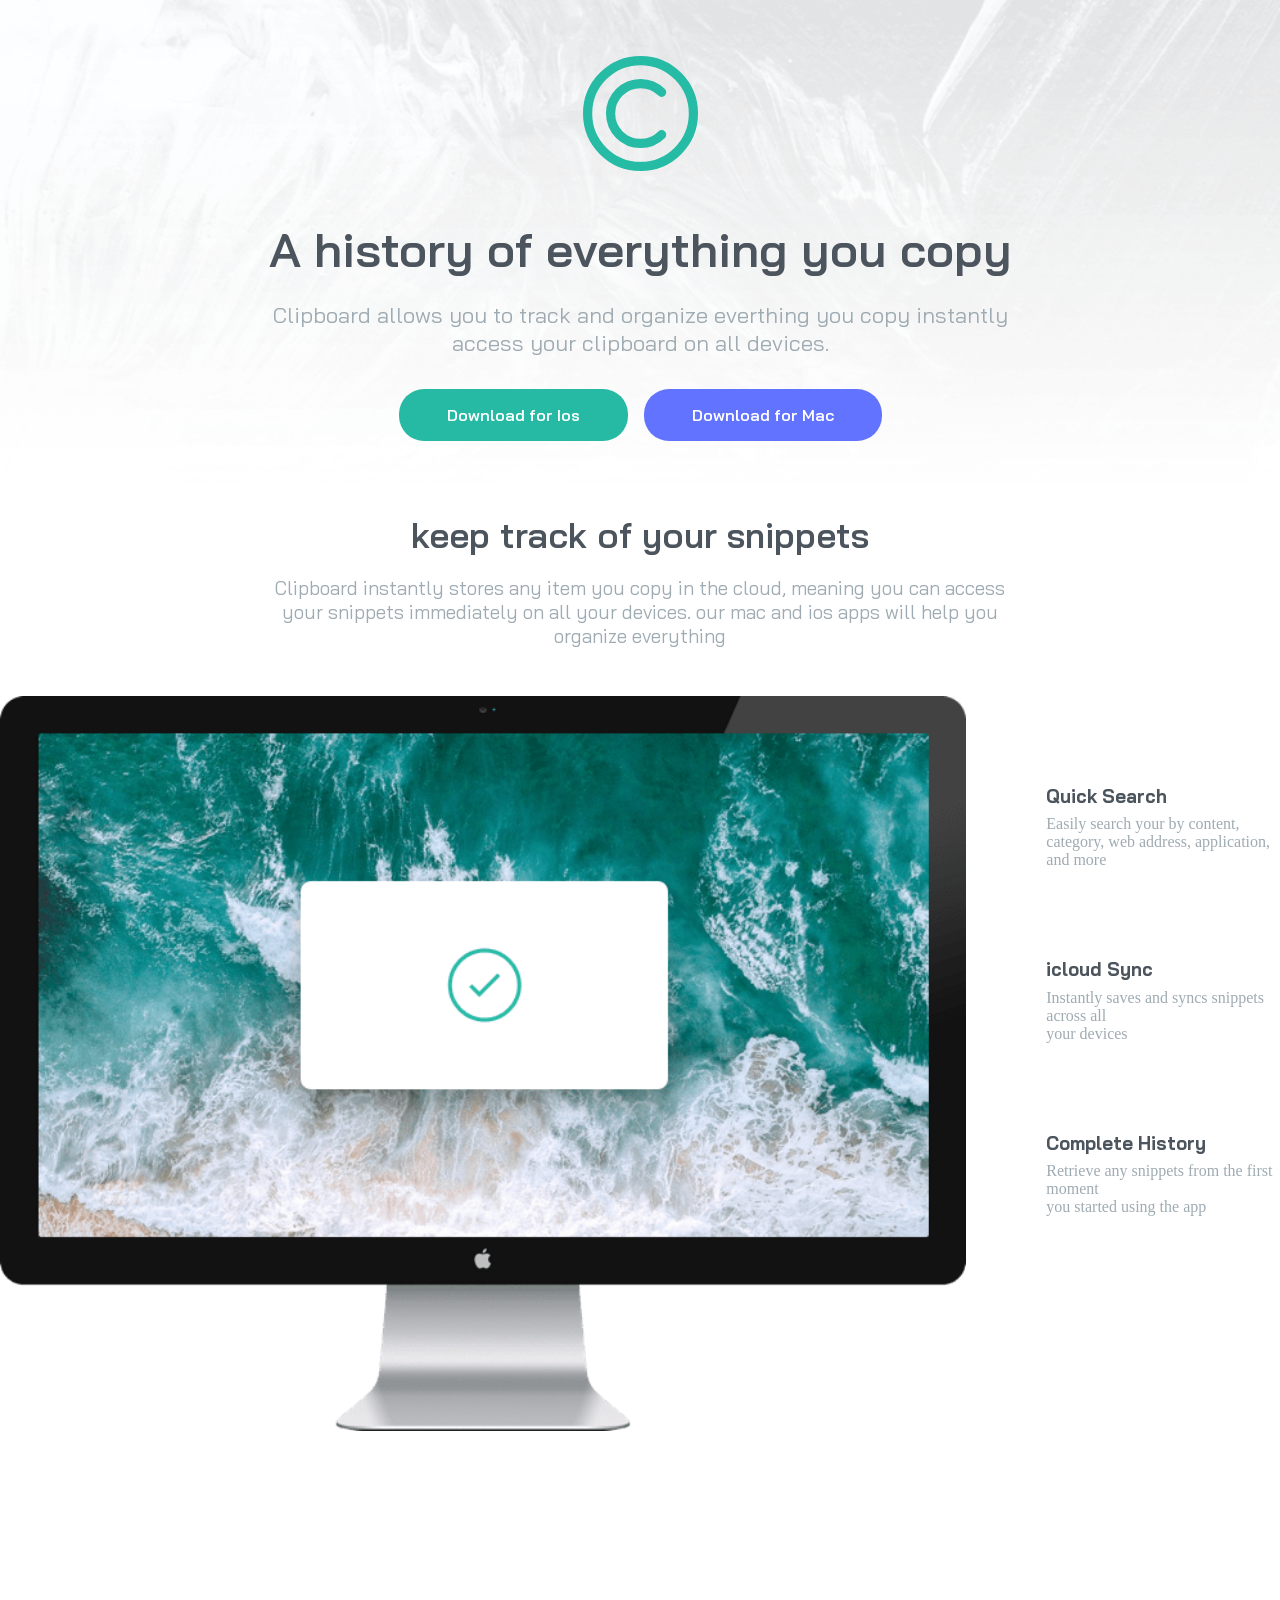
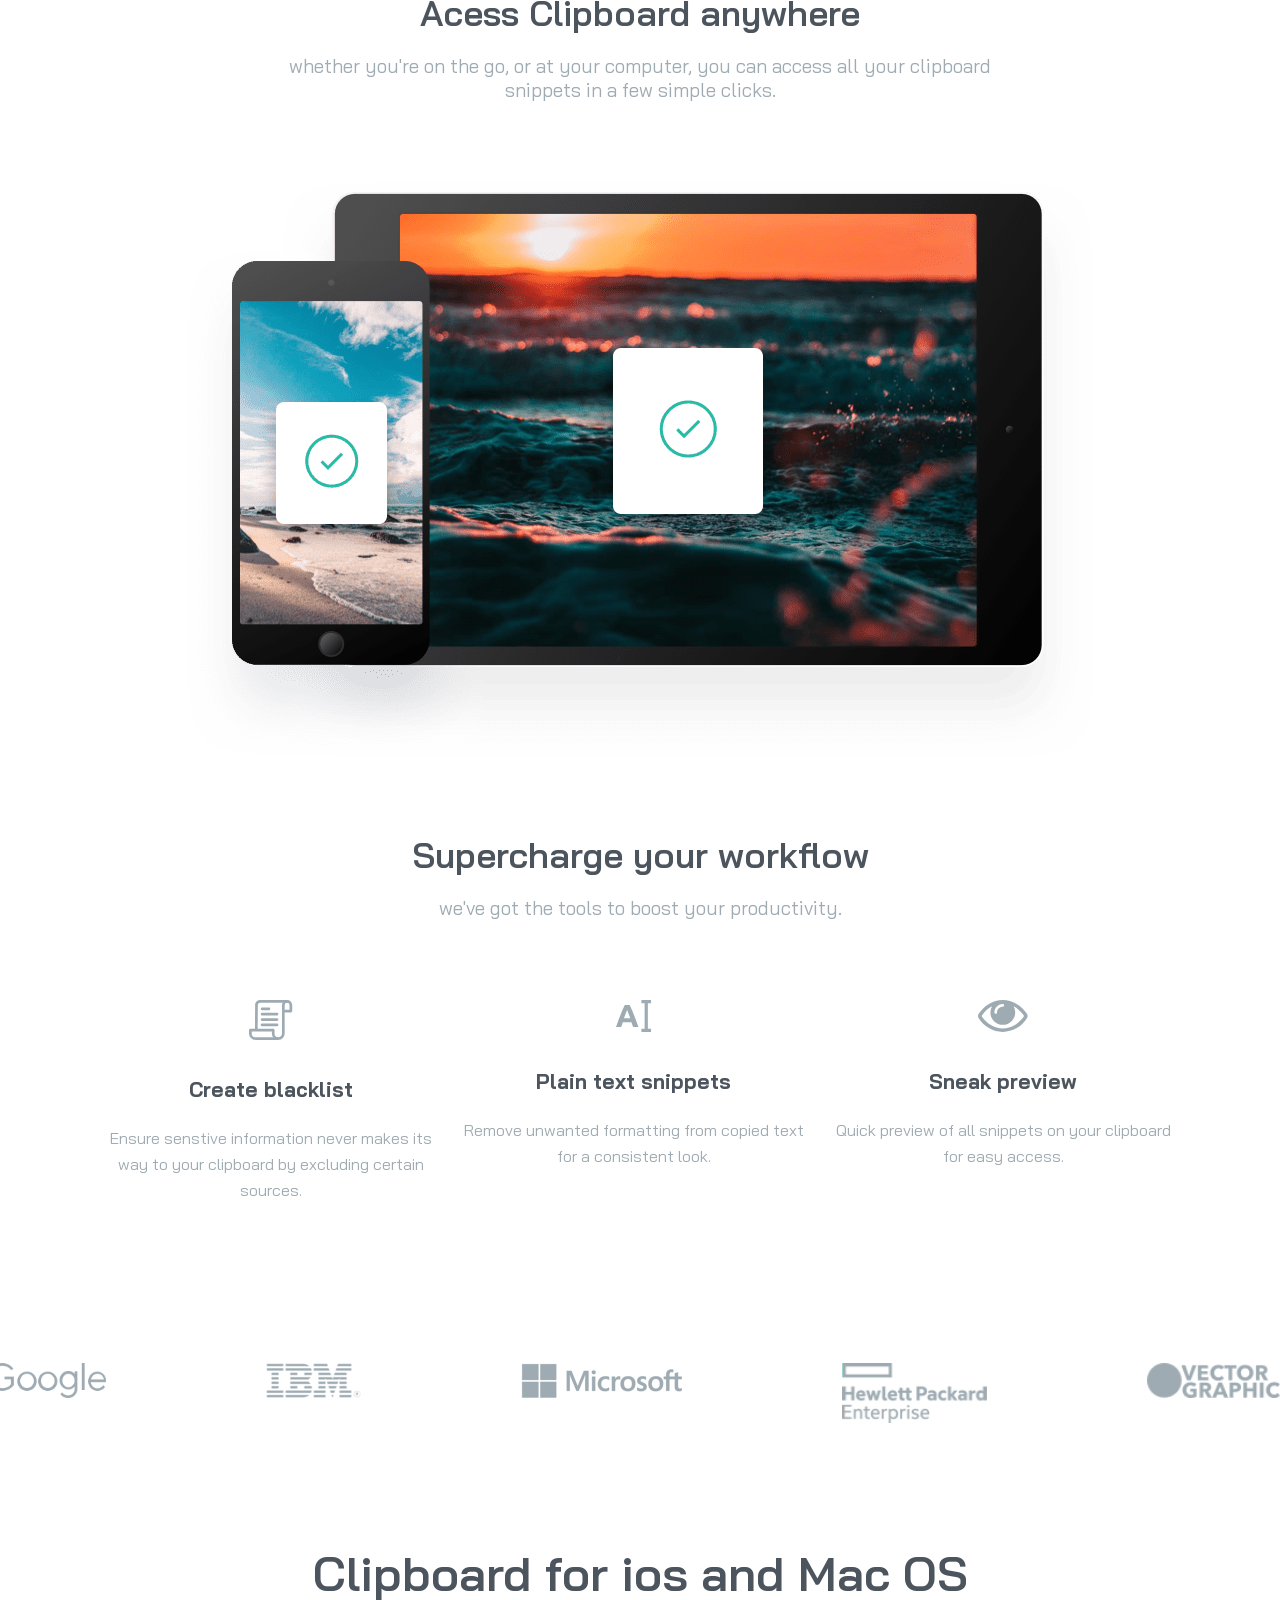
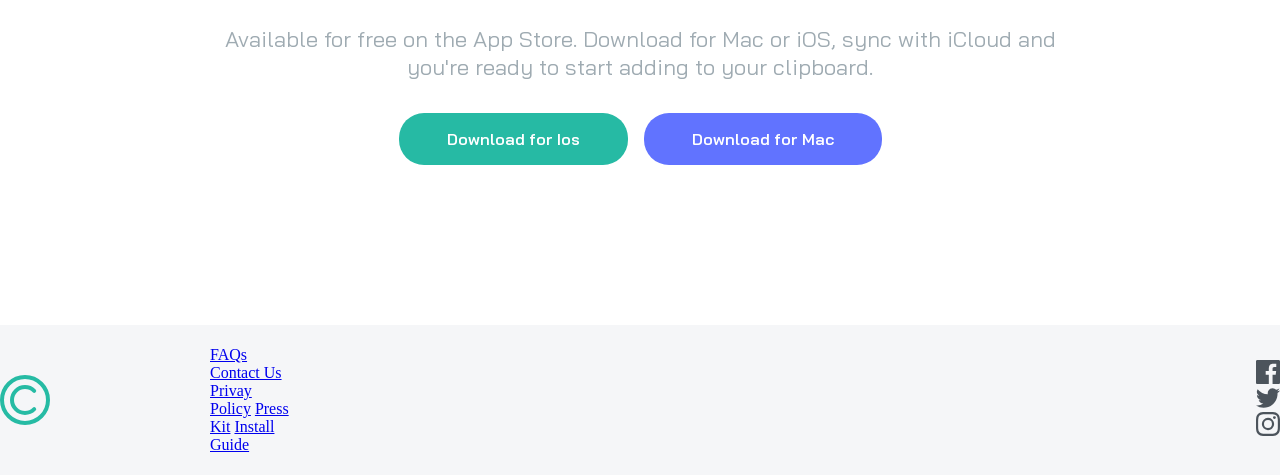
==== project_02/index.html @ 0b12a2bc "uploading project 02" ====
<!DOCTYPE html>
<html lang="en">
<head>
  <meta charset="UTF-8">
  <meta name="viewport" content="width=device-width, initial-scale=1.0">
  <title>Document</title>
  <link rel="stylesheet" href="style.css">
  <link rel="preconnect" href="https://fonts.googleapis.com">
  <link rel="preconnect" href="https://fonts.gstatic.com" crossorigin>
  <link href="https://fonts.googleapis.com/css2?family=Bai+Jamjuree:ital,wght@0,200;0,300;0,400;0,500;0,600;0,700;1,200;1,300;1,400;1,500;1,600;1,700&display=swap" rel="stylesheet">
</head>
<body>
  <div class="header">
    <img class="header-img" src="./images/logo.svg" alt="">
    <p class="header-title">a history of everything you copy</p>
    <p class="header-description">clipboard allows you to track and organize everthing you copy instantly<br>access your clipboard on all devices.</p>
    <div class="header-actions">
      <a class="btn-download-ios" href="#">Download for Ios</a>
      <a class="btn-download-mac" href="#">Download for Mac</a>
    </div>
  </div>

  <div class="features">
    <h3 class="features-title">keep track of your snippets</h3>
    <p class="features-discription">
      clipboard instantly stores any item you copy in the cloud, meaning you can access <br> your snippets immediately on all your devices. our mac and ios apps will help you <br> organize everything
    </p>
    <div class="features-content">
      <img src="./images/image-computer.png" alt="" class="features-img">
      <div class="features-list">

        <div class="list-item">
          <h3 class="feature-name">quick search</h3>
          <p class="feature-description">easily search your by content, <br> category, web address, application, and more</p>
        </div>

        <div class="list-item">
          <h3 class="feature-name">icloud sync</h3>
          <p class="feature-description">instantly saves and syncs snippets across all <br> your devices</p>
        </div>

        <div class="list-item">
          <h3 class="feature-name">complete history</h3>
          <p class="feature-description">retrieve any snippets from the first moment <br> you started using the app</p>
        </div>

      </div>
    </div>
  </div>
  <div class="access">
    <h2 class="access-title">Acess Clipboard anywhere</h2>
    <p class="access-description">whether you're on the go, or at your computer, you can access all your clipboard <br> snippets in a few simple clicks.</p>
    <img src="./images/image-devices.png" alt="" class="access-img">
  </div>

  <div class="workflow">
    <h2 class="workflow-title">Supercharge your workflow</h2>
    <p class="workflow-description">we've got the tools to boost your productivity.</p>
    <div class="cards">
      <div class="card-item">
        <img class="card-logo"  src="./images/icon-blacklist.svg" alt="">
        <h3 class="card-title">Create blacklist</h3>
        <p class="card-description">ensure senstive information never makes its <br> way to your clipboard by excluding certain <br> sources.</p>
      </div>
      <div class="card-item">
        <img class="card-logo" src="./images/icon-text.svg" alt="">
        <h3 class="card-title">Plain text snippets</h3>
        <p class="card-description">remove unwanted formatting from copied text <br> for a consistent look.</p>
      </div>
      <div class="card-item">
        <img class="card-logo" src="./images/icon-preview.svg" alt="">
        <h3 class="card-title">Sneak preview</h3>
        <p class="card-description">quick preview of all snippets on your clipboard <br> for easy access.</p>
      </div>
    </div>
    <div class="workflow-logos">
      <img class="google" src="./images/logo-google.png" alt="">
      <img class="ibm" src="./images/logo-ibm.png" alt="">
      <img class="microsoft" src="./images/logo-microsoft.png" alt="">
      <img class="hp" src="./images/logo-hp.png" alt="">
      <img class="vector" src="./images/logo-vector-graphics.png" alt="">
    </div>
  </div>

  <div class="footer">
  <p class="footer-title">Clipboard for ios and Mac OS</p>
  <p class="footer-description">Available for free on the App Store. Download for Mac or iOS, sync with iCloud and <br> you're ready to start adding to your clipboard.</p>
  <div class="footer-actions">
    <a class="btn-download-ios" href="#">Download for Ios</a>
    <a class="btn-download-mac" href="#">Download for Mac</a>
  </div>
  <div class="footer-nav">
    <img src="./images/logo.svg" alt="" class="footer-logo">
    <div class="nav-items">
      <ul>
        <a href="#">FAQs</a>
        <a href="#">Contact Us</a>
        <a href="#">Privay Policy</a>
        <a href="#">Press Kit</a>
        <a href="#">Install Guide</a>
      </ul>
    </div>
    <div class="footer-social">
      <img src="./images/icon-facebook.svg" alt="">
      <img src="./images/icon-twitter.svg" alt="">
      <img src="./images/icon-instagram.svg" alt="">
    </div>

  </div>
</div>
</body>
</html>
---- project_02/style.css ----
*{
    margin: 0;
    padding: 0;
}
:root{
    --titles-color:hsl(210, 10%, 33%);
    --descriptions-color:hsl(201, 11%, 66%);

}
/* =========================== header ========================= */
.header{
    background-image: url(./images/bg-header-desktop.png);
    background-size:cover;
    display: flex;
    flex-direction: column;
    align-items: center;
    padding:3.5em 5.5em;
}
.header .header-img{
    height: 115px;
}
.header .header-title{
    padding-top: 1em;
    font-size: 3rem;
    font-weight: 600;
    font-family: "Bai Jamjuree", sans-serif;
    color: var(--titles-color);
}
.header .header-title::first-letter{
    text-transform:capitalize ;
}
.header .header-description{
    padding-top: 1em;
    font-family: "Bai Jamjuree", sans-serif;
    font-weight: 400;
    color:var(--descriptions-color);
    font-size: 22px;
    text-align: center;
}
.header .header-description::first-letter{
    text-transform:capitalize ;
}
.header .header-actions{
    padding-top: 2em;
    display: flex;
    align-items: center;
    gap: 1rem;
}
.header .header-actions a{
    text-decoration: none;
    color:white;
    padding: 1em 3em;
    border-radius: 25px;
    font-family: "Bai Jamjuree", sans-serif;
    font-weight: 600;
}

.header .header-actions .btn-download-ios {
    background-color: hsl(171, 66%, 44%);
}
.header .header-actions .btn-download-mac {
    background-color: hsl(233, 100%, 69%);
}
/* =========================== features ========================= */
.features{
    padding-top: 1em;
}
.features .features-title , .features-discription{
    text-align: center;
}
.features .features-title{
    font-family: "Bai Jamjuree", sans-serif;
    font-size: 2.2rem;
    font-weight: 600;
    color:var(--titles-color);
} 
.features .features-discription{
    padding-top:1em ;
    font-family: "Bai Jamjuree", sans-serif;
    color:var(--descriptions-color);
    font-size: 19px;
    
}
.features .features-discription::first-letter{
    text-transform:capitalize;
}
.features .features-content{
    display: flex;
    padding-top: 3em;
    gap: 5rem;
}
.features .features-content .features-img{
    height: 735px;
}
.features .features-content .features-list .list-item{
    padding-top:5.5em ;
}
.features .features-content .features-list .list-item .feature-name{
    text-transform: capitalize;
    font-family: "Bai Jamjuree", sans-serif;
    padding-bottom: .4em;
    color: var(--titles-color)
}
.features .features-content .features-list .list-item .feature-description{
    color:var(--descriptions-color);

}
.features .features-content .features-list .list-item .feature-description::first-letter{
    text-transform:capitalize ;
}
.features .features-content .features-list .list-item:nth-of-type(2) .feature-name::first-letter {
    text-transform: none;
}
/* =========================== access ========================= */

.access{
    padding-top: 10rem;
    text-align: center;
    
}
.access .access-title{
    font-family: "Bai Jamjuree", sans-serif;
    font-size: 2.2rem;
    font-weight: 600;
    color:var(--titles-color);
}
.access .access-description{
    padding-top:1em ;
    font-family: "Bai Jamjuree", sans-serif;
    color:var(--descriptions-color);
    font-size: 19px;
}
.access .access-img{
    padding-top: 5em;
}
/* =========================== workflow ========================= */

.workflow{
    padding-top: 4.5em;
    text-align: center;
}
.workflow .workflow-title{
     font-family: "Bai Jamjuree", sans-serif;
    font-size: 2.2rem;
    font-weight: 600;
    color:var(--titles-color);
}
.workflow .workflow-description{
    padding-top:1em ;
    font-family: "Bai Jamjuree", sans-serif;
    color:var(--descriptions-color);
    font-size: 19px;
}
.workflow .cards{
    padding-top:5em ;
    display: flex;
    justify-content: center;
    gap:2rem;
}
.workflow .cards .card-logo{
    padding-bottom: 2em;
}
.workflow .cards .card-title{
    font-family: "Bai Jamjuree", sans-serif;
    padding-bottom: .4em;
    color: var(--titles-color);
    font-size:1.3rem;
}
.workflow .cards .card-description{
    padding-top:1em ;
    font-family: "Bai Jamjuree", sans-serif;
    color:var(--descriptions-color);
    font-size: 1rem;
    line-height: 1.6;
}
.workflow .cards .card-description::first-letter{
    text-transform: capitalize;
}
.workflow .workflow-logos{
    padding-top: 10em;
    display: flex;
    justify-content: center;
    gap: 10rem;
}
.workflow .workflow-logos img{
    height: 35px;
}
.workflow .workflow-logos .hp{
    height: 60px;
}
/* =========================== footer ========================= */

.footer{
    display: flex;
    flex-direction: column;
    align-items: center;
    padding-top:4.5em;
}

.footer .footer-title{
    padding-top: 1em;
    font-size: 3rem;
    font-weight: 600;
    font-family: "Bai Jamjuree", sans-serif;
    color: var(--titles-color);
}

.footer .footer-description{
    padding-top: 1em;
    font-family: "Bai Jamjuree", sans-serif;
    font-weight: 400;
    color:var(--descriptions-color);
    font-size: 22px;
    text-align: center;
}
.footer .footer-description::first-letter{
    text-transform:capitalize ;
}
.footer .footer-actions{
    padding-top: 2em;
    display: flex;
    align-items: center;
    gap: 1rem;
    padding-bottom: 10rem;
}
.footer .footer-actions a{
    text-decoration: none;
    color:white;
    padding: 1em 3em;
    border-radius: 25px;
    font-family: "Bai Jamjuree", sans-serif;
    font-weight: 600;
}

.footer .footer-actions .btn-download-ios {
    background-color: hsl(171, 66%, 44%);
}
.footer .footer-actions .btn-download-mac {
    background-color: hsl(233, 100%, 69%);
}
.footer .footer-nav{
    display: flex;
    align-items: center;
    background-color:#f5f6f8;
    width:100%;
    height: 150px;
    justify-content: center;
    gap: 35rem;
    position: relative;
}
.footer .footer-nav .footer-logo{
    height: 50px;
}
.footer .footer-nav .nav-items{
    position: relative;
    right:400px;
}
.footer .footer-nav .nav-items{
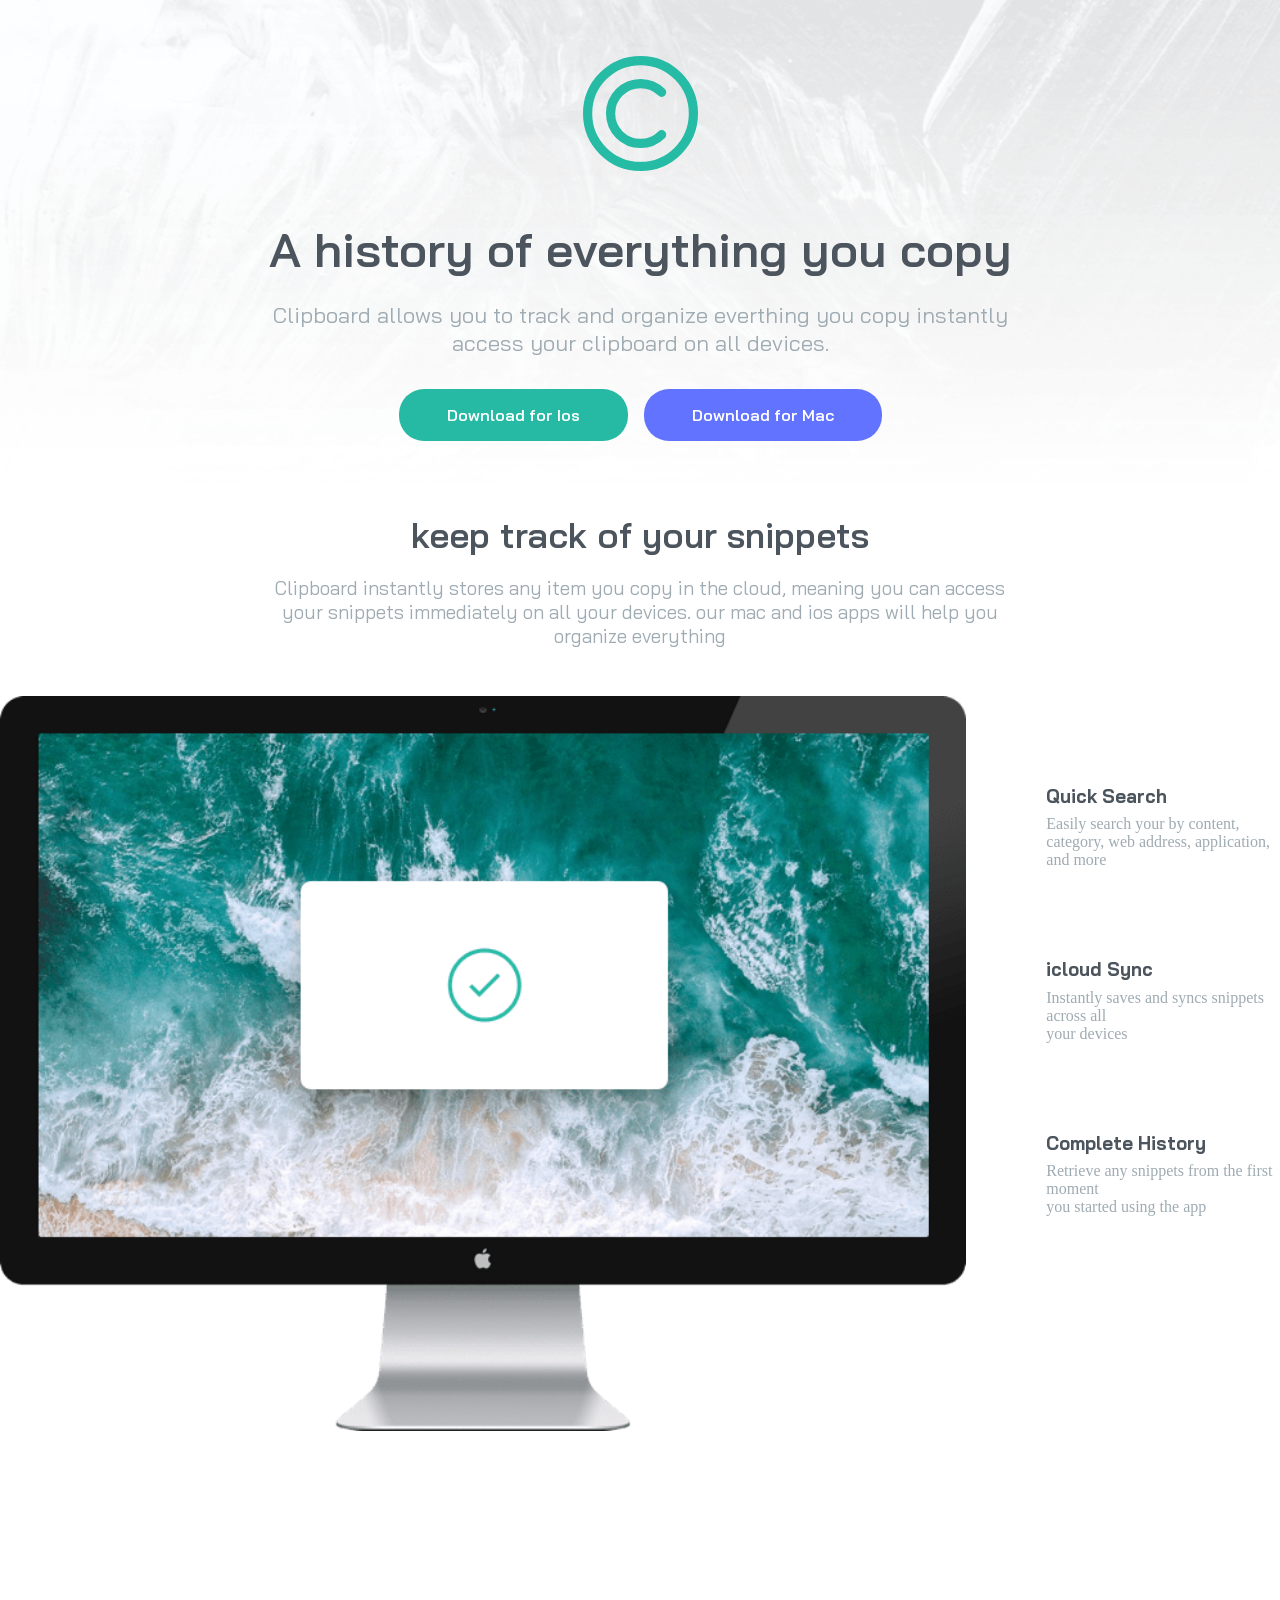
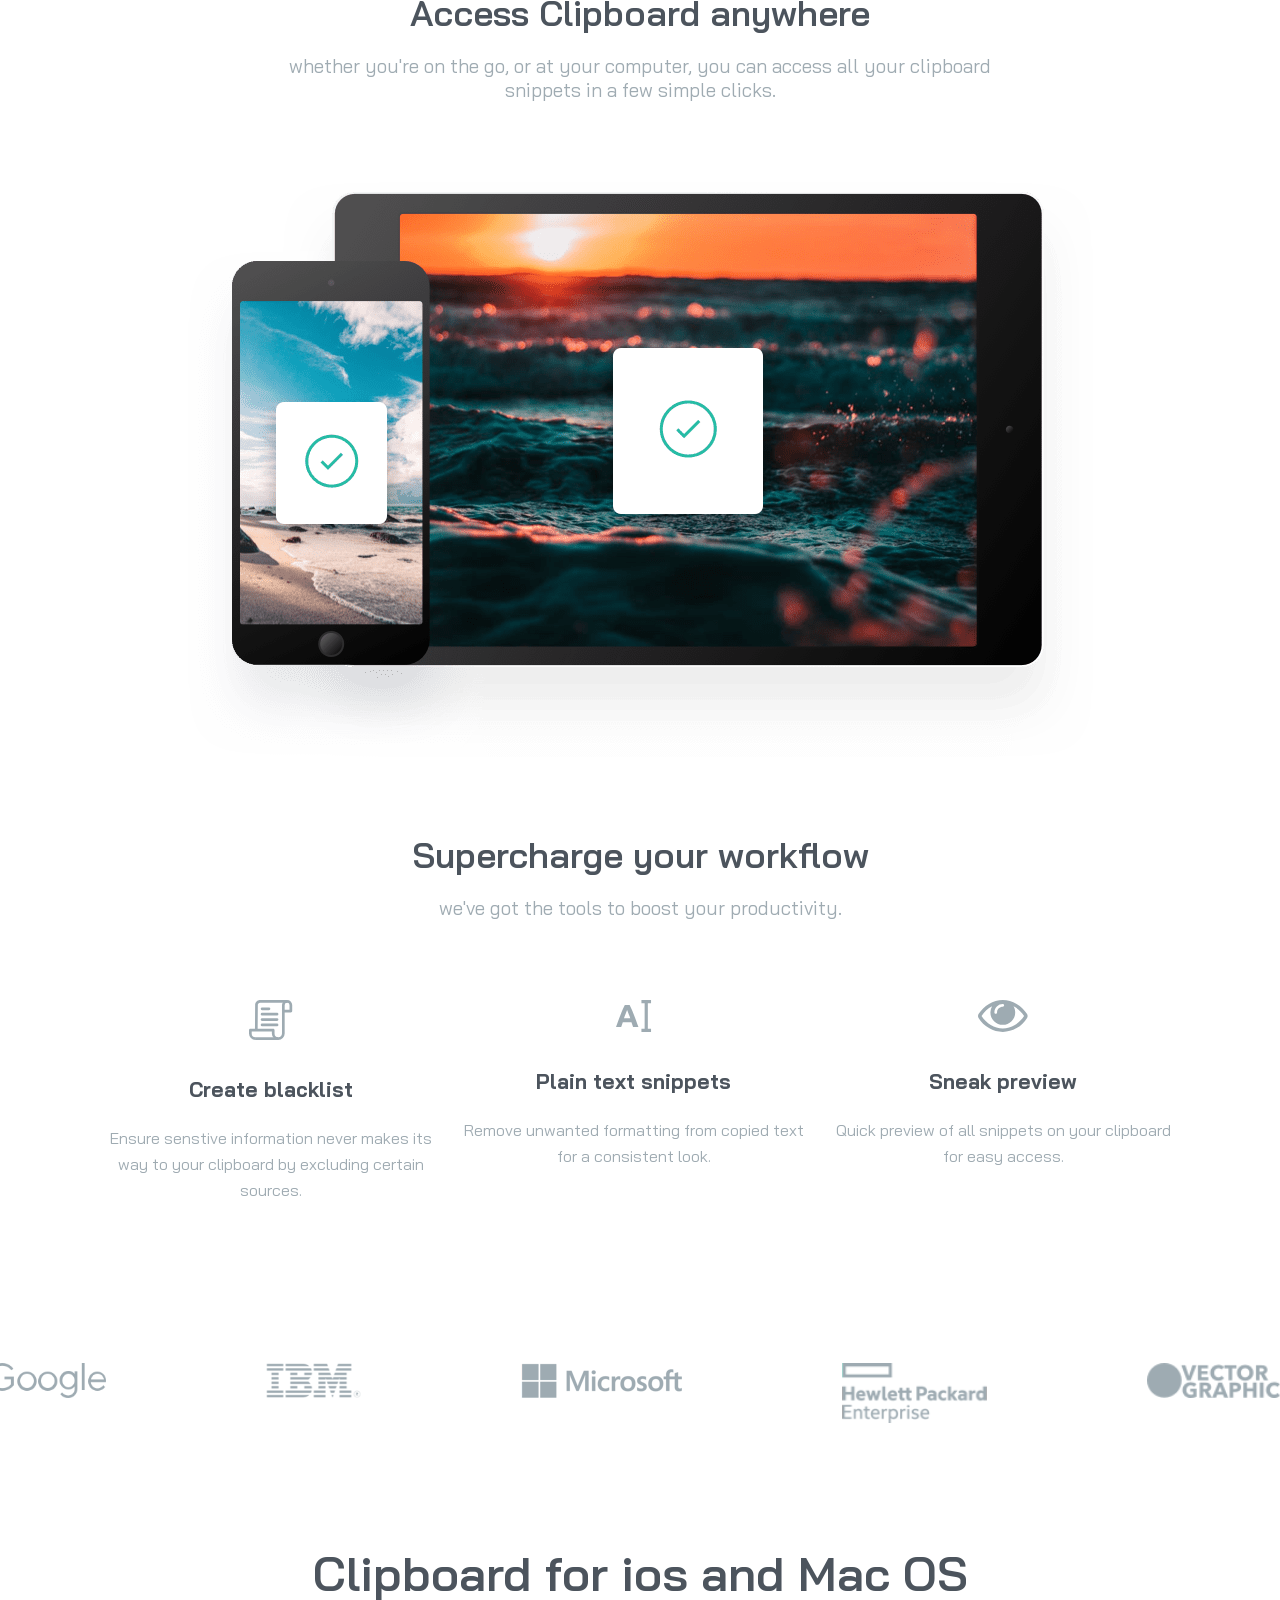
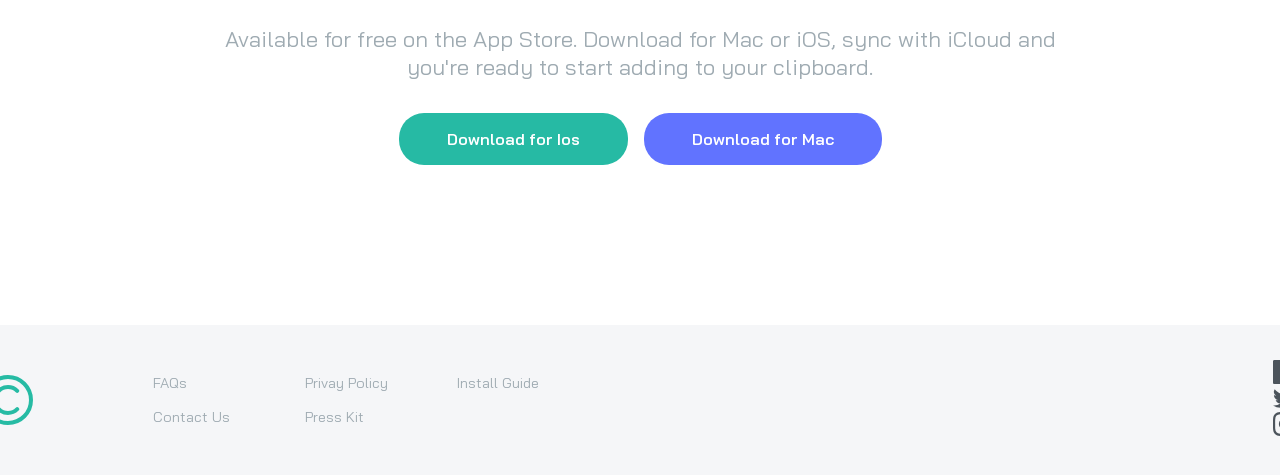
==== commit bf75010e: "finishing desktop preview" ====
--- a/project_02/index.html
+++ b/project_02/index.html
@@ -48,7 +48,7 @@
     </div>
   </div>
   <div class="access">
-    <h2 class="access-title">Acess Clipboard anywhere</h2>
+    <h2 class="access-title">Access Clipboard anywhere</h2>
     <p class="access-description">whether you're on the go, or at your computer, you can access all your clipboard <br> snippets in a few simple clicks.</p>
     <img src="./images/image-devices.png" alt="" class="access-img">
   </div>
@@ -93,11 +93,21 @@
     <img src="./images/logo.svg" alt="" class="footer-logo">
     <div class="nav-items">
       <ul>
-        <a href="#">FAQs</a>
-        <a href="#">Contact Us</a>
-        <a href="#">Privay Policy</a>
-        <a href="#">Press Kit</a>
-        <a href="#">Install Guide</a>
+        <li>
+          <a href="#">FAQs</a>
+        </li>
+        <li>
+          <a href="#">Privay Policy</a>
+        </li>
+        <li>
+          <a href="#">Install Guide</a>
+        </li>
+        <li>
+          <a href="#">Contact Us</a>
+        </li>
+        <li>
+          <a href="#">Press Kit</a>
+        </li>
       </ul>
     </div>
     <div class="footer-social">
--- a/project_02/style.css
+++ b/project_02/style.css
@@ -245,7 +245,7 @@
     width:100%;
     height: 150px;
     justify-content: center;
-    gap: 35rem;
+    gap: 25em;
     position: relative;
 }
 .footer .footer-nav .footer-logo{
@@ -253,6 +253,21 @@
 }
 .footer .footer-nav .nav-items{
     position: relative;
-    right:400px;
-}
-.footer .footer-nav .nav-items{
+    right:280px;
+}
+.footer .footer-nav .nav-items ul{
+    display: grid;
+    grid-template-columns: repeat(3, minmax(120px, auto));
+    gap: 1em 2em; 
+    list-style: none;
+}
+.footer .footer-nav .nav-items ul li a{
+    text-decoration: none;
+    color: var(--descriptions-color);
+    font-family: "Bai Jamjuree", sans-serif;
+    font-size: .9rem;
+}
+.footer .footer-nav .footer-social img{
+    padding-left:1em ;
+}
+
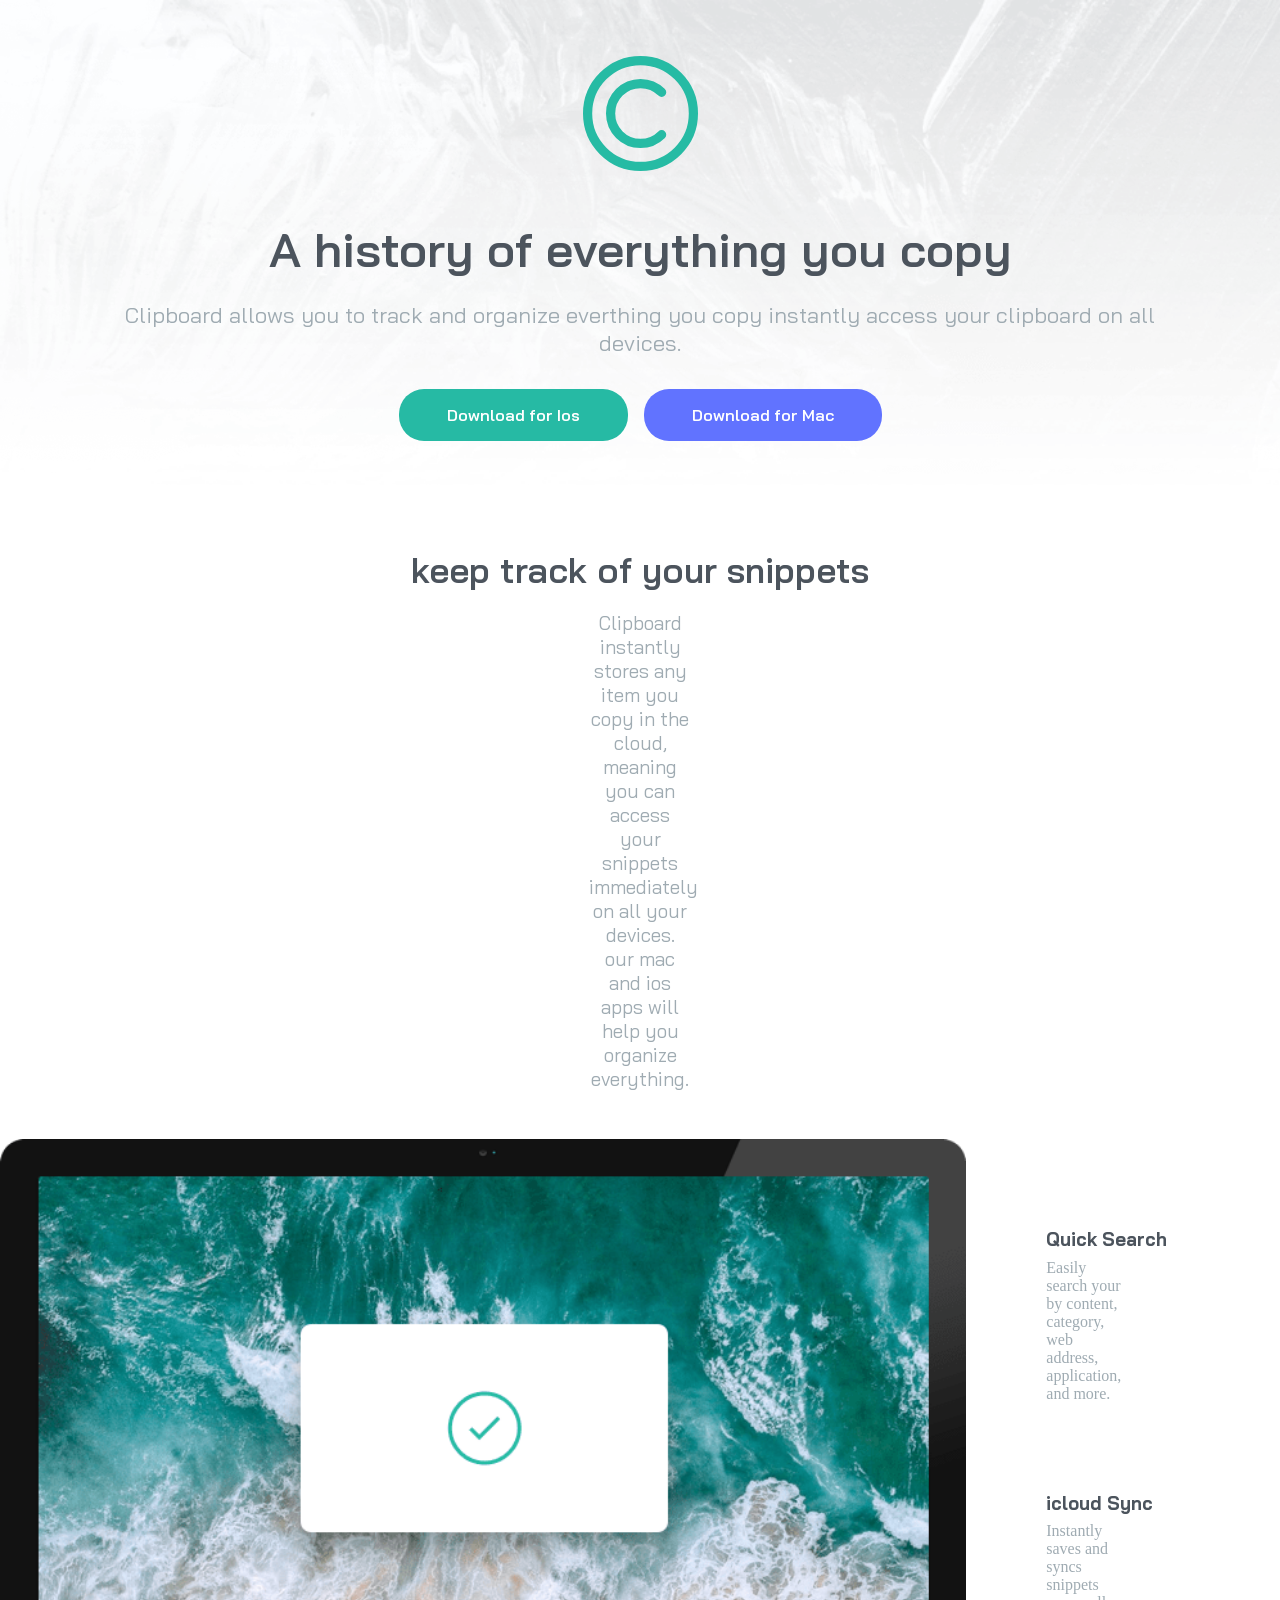
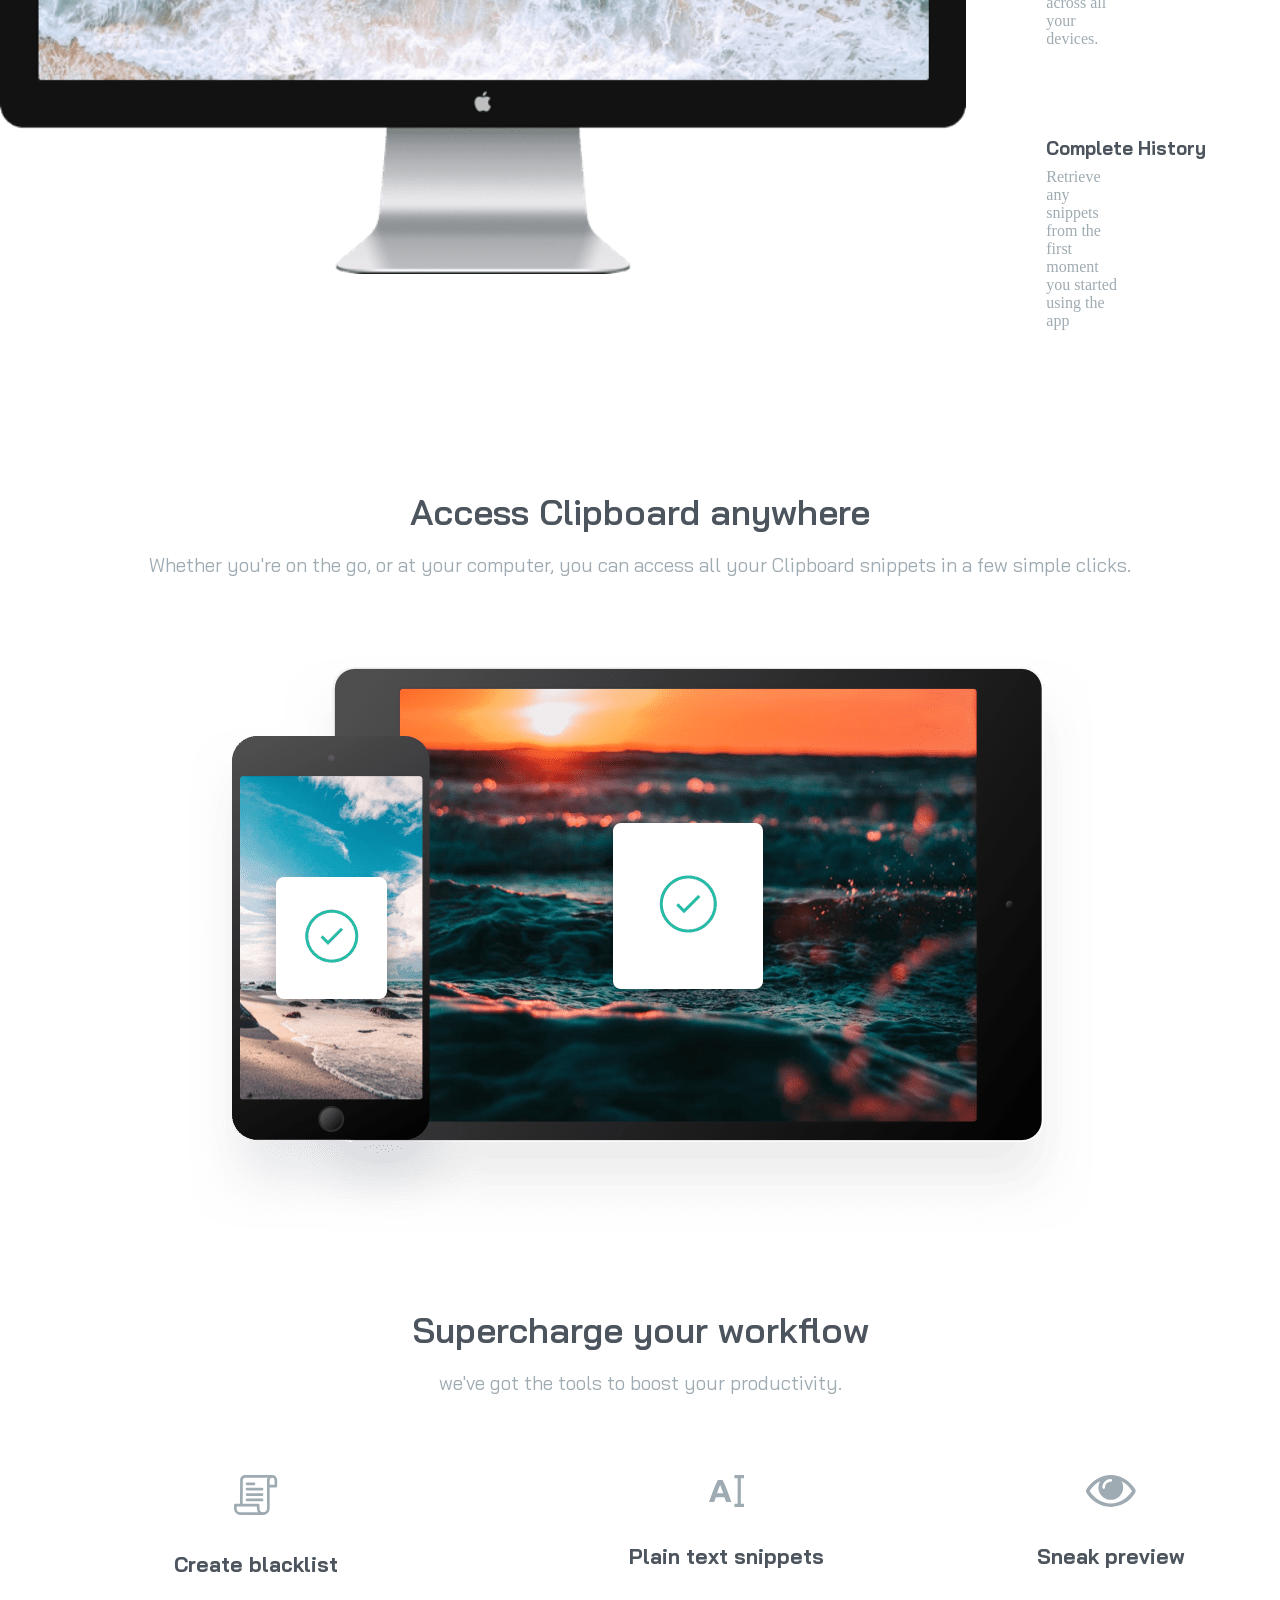
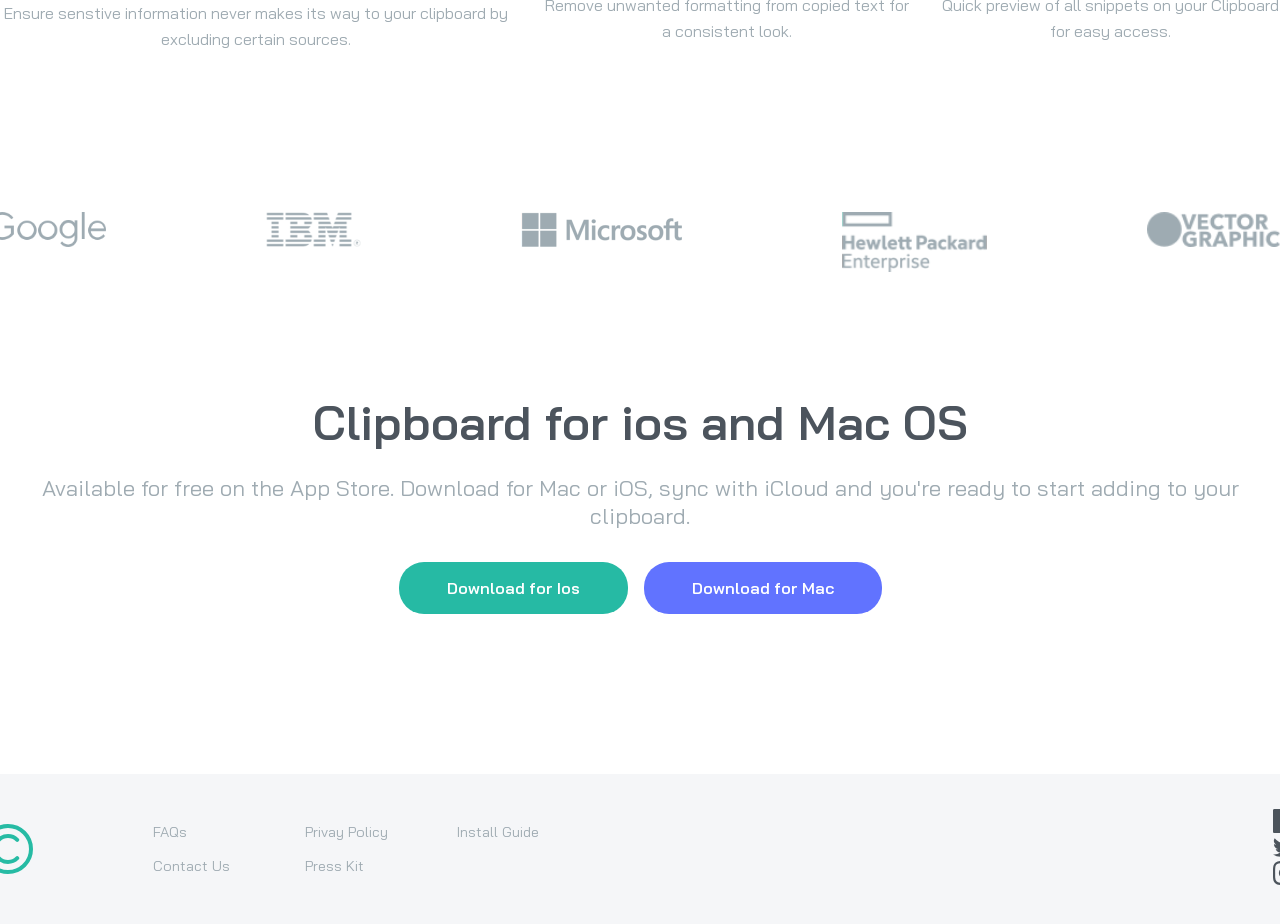
==== commit 50c47f73: "making mobile responsive" ====
--- a/project_02/index.html
+++ b/project_02/index.html
@@ -13,7 +13,7 @@
   <div class="header">
     <img class="header-img" src="./images/logo.svg" alt="">
     <p class="header-title">a history of everything you copy</p>
-    <p class="header-description">clipboard allows you to track and organize everthing you copy instantly<br>access your clipboard on all devices.</p>
+    <p class="header-description">clipboard allows you to track and organize everthing you copy instantly access your clipboard on all devices.</p>
     <div class="header-actions">
       <a class="btn-download-ios" href="#">Download for Ios</a>
       <a class="btn-download-mac" href="#">Download for Mac</a>
@@ -23,7 +23,7 @@
   <div class="features">
     <h3 class="features-title">keep track of your snippets</h3>
     <p class="features-discription">
-      clipboard instantly stores any item you copy in the cloud, meaning you can access <br> your snippets immediately on all your devices. our mac and ios apps will help you <br> organize everything
+      clipboard instantly stores any item you copy in the cloud, meaning you can access your snippets immediately on all your devices. our mac and ios apps will help you organize everything.
     </p>
     <div class="features-content">
       <img src="./images/image-computer.png" alt="" class="features-img">
@@ -31,17 +31,17 @@
 
         <div class="list-item">
           <h3 class="feature-name">quick search</h3>
-          <p class="feature-description">easily search your by content, <br> category, web address, application, and more</p>
+          <p class="feature-description">easily search your by content, category, web address, application, and more.</p>
         </div>
 
         <div class="list-item">
           <h3 class="feature-name">icloud sync</h3>
-          <p class="feature-description">instantly saves and syncs snippets across all <br> your devices</p>
+          <p class="feature-description">instantly saves and syncs snippets across all your devices.</p>
         </div>
 
         <div class="list-item">
           <h3 class="feature-name">complete history</h3>
-          <p class="feature-description">retrieve any snippets from the first moment <br> you started using the app</p>
+          <p class="feature-description">retrieve any snippets from the first moment you started using the app</p>
         </div>
 
       </div>
@@ -49,7 +49,7 @@
   </div>
   <div class="access">
     <h2 class="access-title">Access Clipboard anywhere</h2>
-    <p class="access-description">whether you're on the go, or at your computer, you can access all your clipboard <br> snippets in a few simple clicks.</p>
+    <p class="access-description">Whether you're on the go, or at your computer, you can access all your Clipboard snippets in a few simple clicks.</p>
     <img src="./images/image-devices.png" alt="" class="access-img">
   </div>
 
@@ -60,17 +60,17 @@
       <div class="card-item">
         <img class="card-logo"  src="./images/icon-blacklist.svg" alt="">
         <h3 class="card-title">Create blacklist</h3>
-        <p class="card-description">ensure senstive information never makes its <br> way to your clipboard by excluding certain <br> sources.</p>
+        <p class="card-description">ensure senstive information never makes its way to your clipboard by excluding certain sources.</p>
       </div>
       <div class="card-item">
         <img class="card-logo" src="./images/icon-text.svg" alt="">
         <h3 class="card-title">Plain text snippets</h3>
-        <p class="card-description">remove unwanted formatting from copied text <br> for a consistent look.</p>
+        <p class="card-description">remove unwanted formatting from copied text for a consistent look.</p>
       </div>
       <div class="card-item">
         <img class="card-logo" src="./images/icon-preview.svg" alt="">
         <h3 class="card-title">Sneak preview</h3>
-        <p class="card-description">quick preview of all snippets on your clipboard <br> for easy access.</p>
+        <p class="card-description">quick preview of all snippets on your Clipboard for easy access.</p>
       </div>
     </div>
     <div class="workflow-logos">
@@ -84,7 +84,7 @@
 
   <div class="footer">
   <p class="footer-title">Clipboard for ios and Mac OS</p>
-  <p class="footer-description">Available for free on the App Store. Download for Mac or iOS, sync with iCloud and <br> you're ready to start adding to your clipboard.</p>
+  <p class="footer-description">Available for free on the App Store. Download for Mac or iOS, sync with iCloud and  you're ready to start adding to your clipboard.</p>
   <div class="footer-actions">
     <a class="btn-download-ios" href="#">Download for Ios</a>
     <a class="btn-download-mac" href="#">Download for Mac</a>
--- a/project_02/style.css
+++ b/project_02/style.css
@@ -73,12 +73,14 @@
     font-size: 2.2rem;
     font-weight: 600;
     color:var(--titles-color);
+    padding: 1em 1.8em 0;
 } 
 .features .features-discription{
-    padding-top:1em ;
     font-family: "Bai Jamjuree", sans-serif;
     color:var(--descriptions-color);
     font-size: 19px;
+    padding: 1em 31em 0;
+
     
 }
 .features .features-discription::first-letter{
@@ -103,7 +105,7 @@
 }
 .features .features-content .features-list .list-item .feature-description{
     color:var(--descriptions-color);
-
+    padding-right:35em ;
 }
 .features .features-content .features-list .list-item .feature-description::first-letter{
     text-transform:capitalize ;
@@ -267,7 +269,126 @@
     font-family: "Bai Jamjuree", sans-serif;
     font-size: .9rem;
 }
+.footer .footer-nav .nav-items ul li a:hover{
+    text-decoration: underline;
+}
 .footer .footer-nav .footer-social img{
     padding-left:1em ;
 }
 
+/* ============================================================ */
+/* ==============mobile==================== */
+@media screen and (max-width:440px) {
+    /* ========header======= */
+    .header .header-img{
+        height: 80px;
+    }
+    .header .header-title{
+        font-size: 1.1rem;
+        text-align: center;
+        padding-top: 1.5em;
+    }
+    .header .header-description{
+        font-size: .6rem;
+    }
+    .header .header-actions{
+        flex-direction: column;
+        gap:.5rem;
+    }
+    .header .header-actions a{
+    text-decoration: none;
+    color:white;
+    padding: .7em 3.5em;
+    border-radius: 25px;
+    font-family: "Bai Jamjuree", sans-serif;
+    font-weight: 600;
+    font-size: .7rem;
+    }   
+    /* =========features============ */
+    .features .features-title{
+        font-size: 1.8rem;
+    }
+    .features .features-discription{
+        font-size: 1rem;
+        padding: 1.2em 1.5em;
+    }
+    .features .features-content{
+        flex-direction: column;
+        gap:1rem;
+        align-items: center;
+    }
+    .features .features-content .features-img{
+        height: 250px;
+        width: auto;
+    }
+    .features .features-content .features-list .list-item{
+        text-align: center;
+    }
+    .features .features-content .features-list .list-item .feature-description{
+        padding: 0 1.9em;
+    }
+    .access .access-description{
+        padding: 1em  1.3em 0;
+        font-size: 1rem;
+    }
+    .access .access-img{
+        height: 200px;
+    }
+    /* ===============workflow=============== */
+    .workflow .cards{
+        flex-direction: column;
+    }
+    .workflow .cards .card-description{
+        padding: 1em 1.4em 0;
+        font-size: 1rem;
+    }
+    .workflow .workflow-logos{
+        gap: 6rem;
+        flex-direction: column;
+        padding: 4em 6em 0;
+    }
+    /* ============footer========== */
+    .footer .footer-title{
+        font-size: 1.8rem;
+        text-align: center;
+        padding: 4.5em 1em 0;
+    }
+    .footer .footer-description{
+        font-size: 1rem;
+        padding: 1em 1.7em 0;
+    }
+    .footer .footer-actions{
+        flex-direction: column;
+        gap:.5rem;
+    }
+    .footer .footer-actions a{
+        text-decoration: none;
+        color:white;
+        padding: .7em 3.5em;
+        border-radius: 25px;
+        font-family: "Bai Jamjuree", sans-serif;
+        font-weight: 600;
+        font-size: .7rem;
+    }   
+    .footer .footer-nav{
+        flex-direction: column;
+        gap:1rem;
+        height: auto;
+    }
+    .footer .footer-nav .footer-logo{
+        padding-top:2em ;
+    }
+    .footer .footer-nav .nav-items{
+        right:0;
+    }
+    .footer .footer-nav .nav-items ul{
+        display: flex;
+        flex-direction: column;
+        text-align: center;
+        padding: 2em 0;
+    }
+    .footer .footer-nav .footer-social img{
+        padding-bottom:1.5em ;
+    }
+
+}
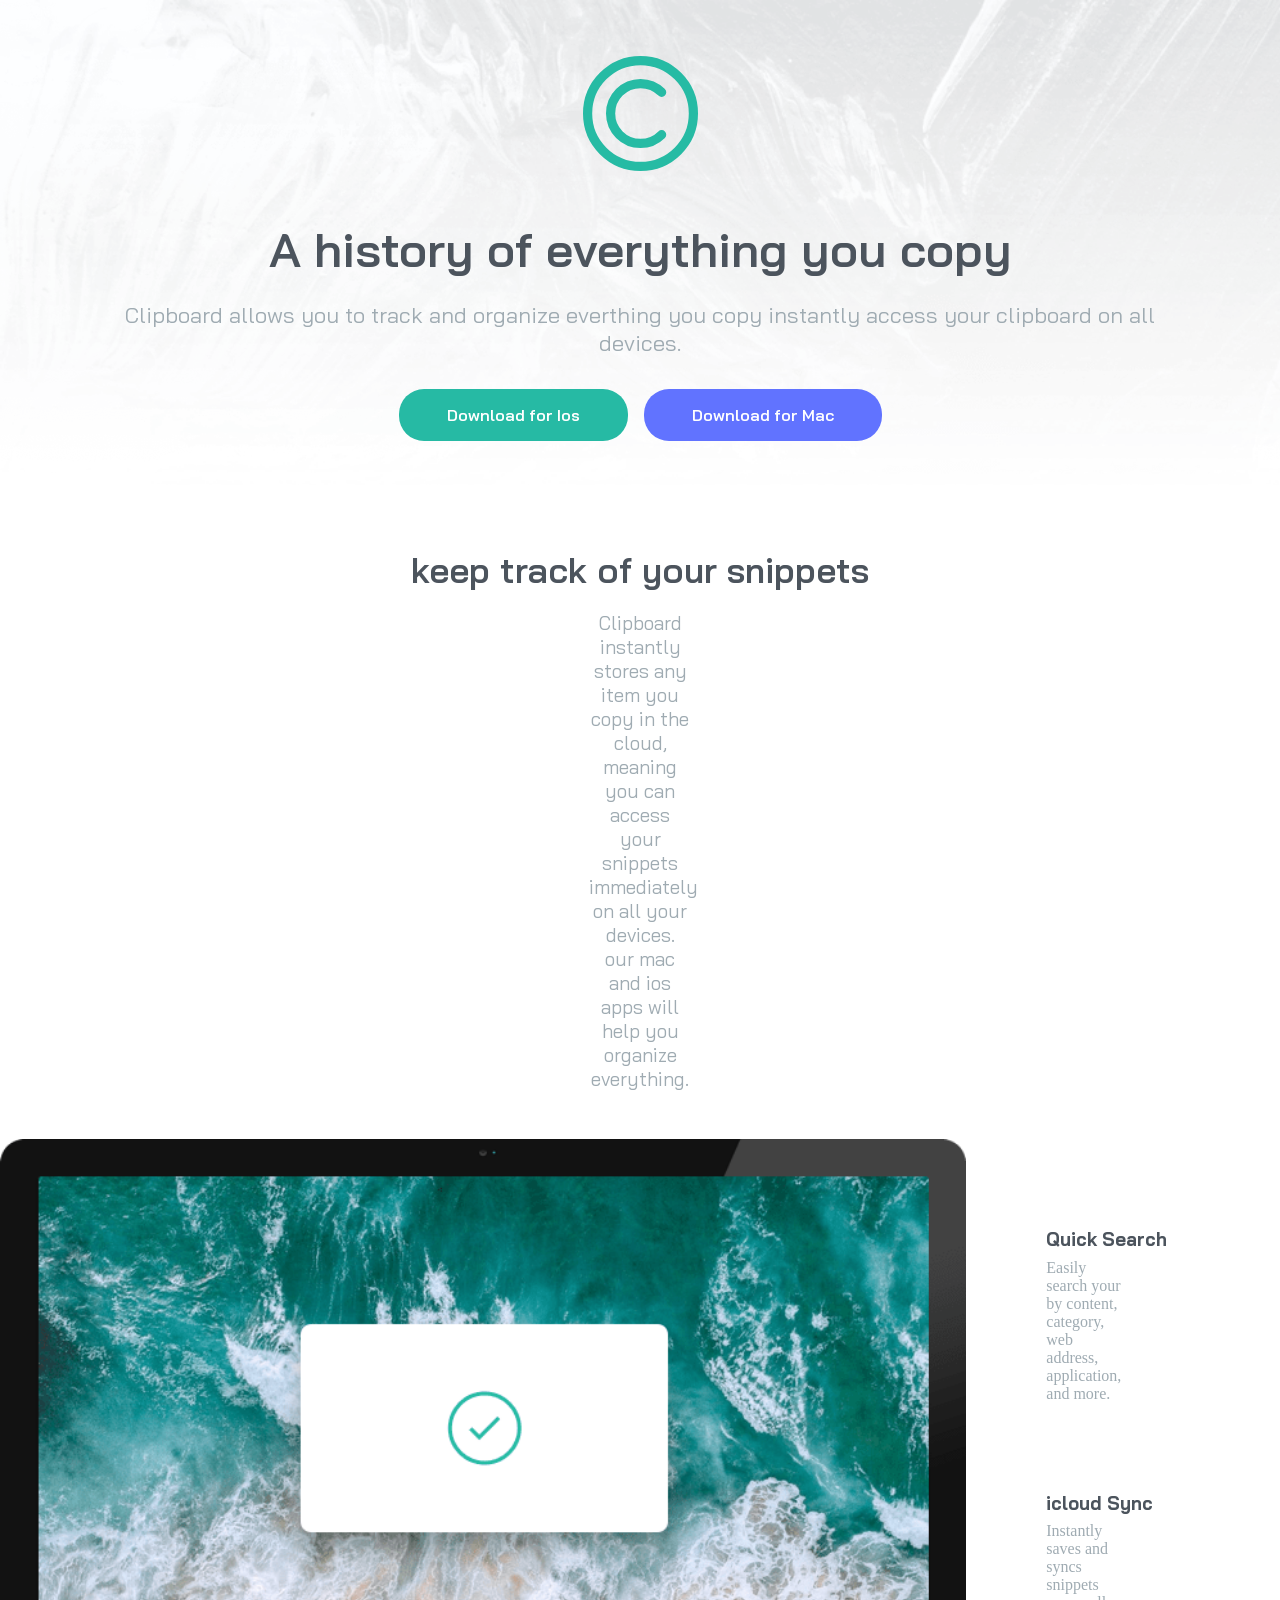
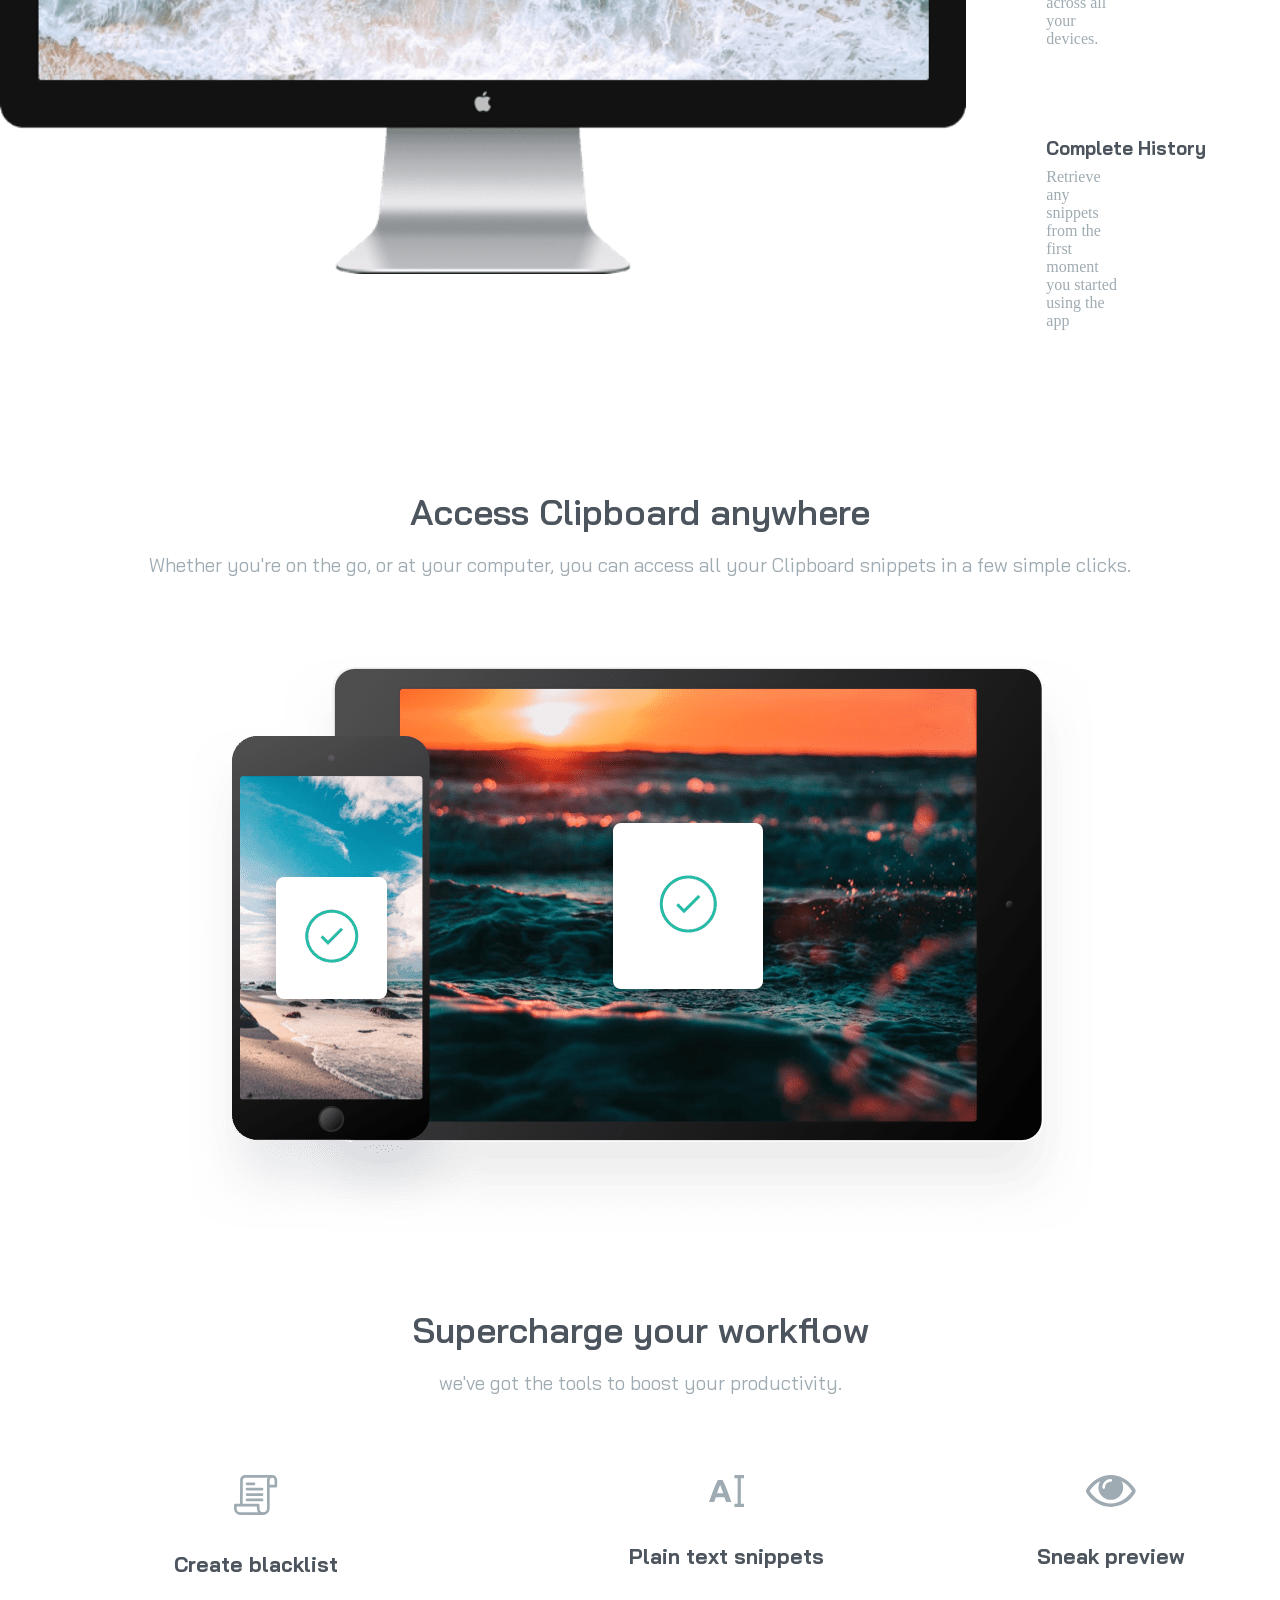
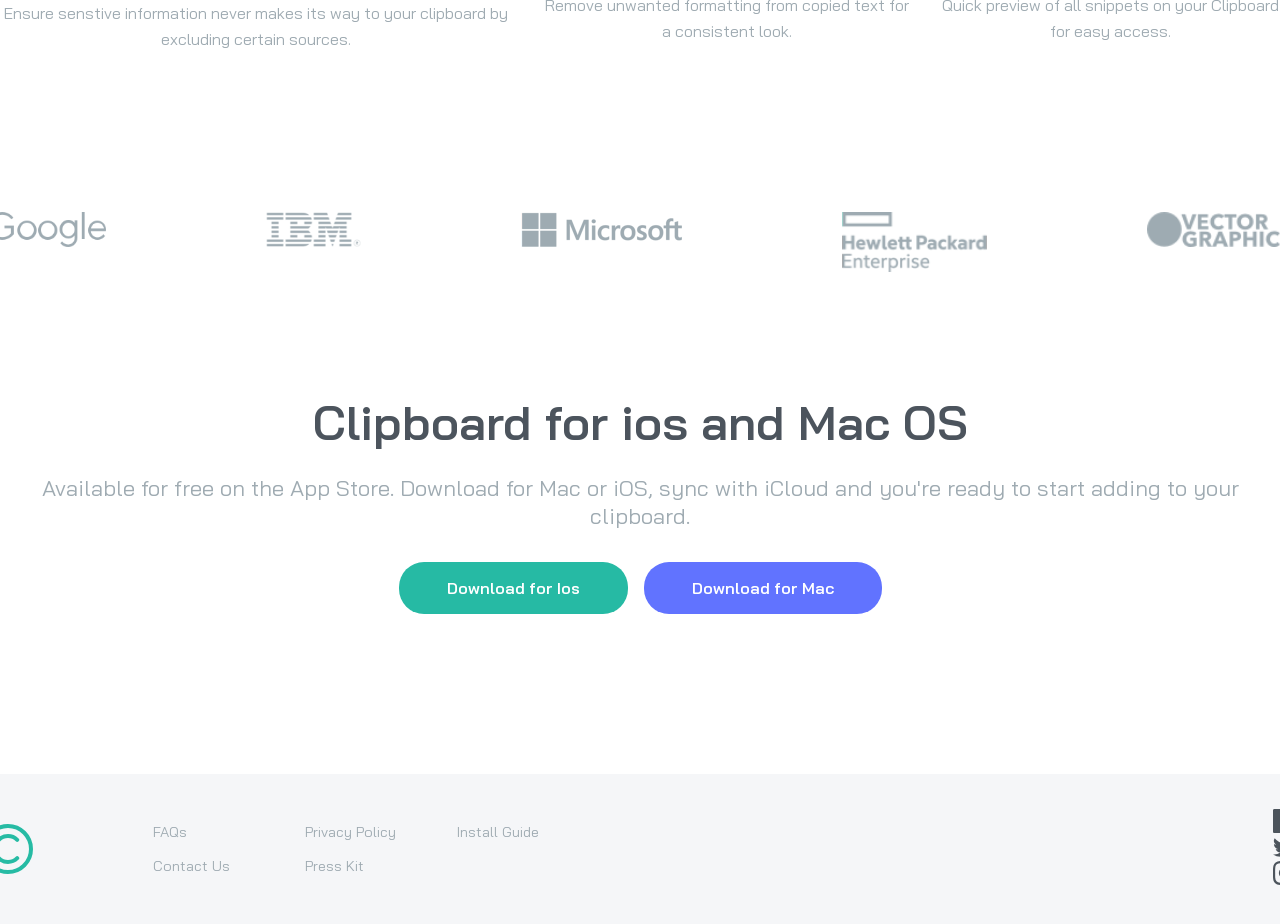
==== commit 4e484c5c: "fix typo in html file" ====
--- a/project_02/index.html
+++ b/project_02/index.html
@@ -97,7 +97,7 @@
           <a href="#">FAQs</a>
         </li>
         <li>
-          <a href="#">Privay Policy</a>
+          <a href="#">Privacy Policy</a>
         </li>
         <li>
           <a href="#">Install Guide</a>
